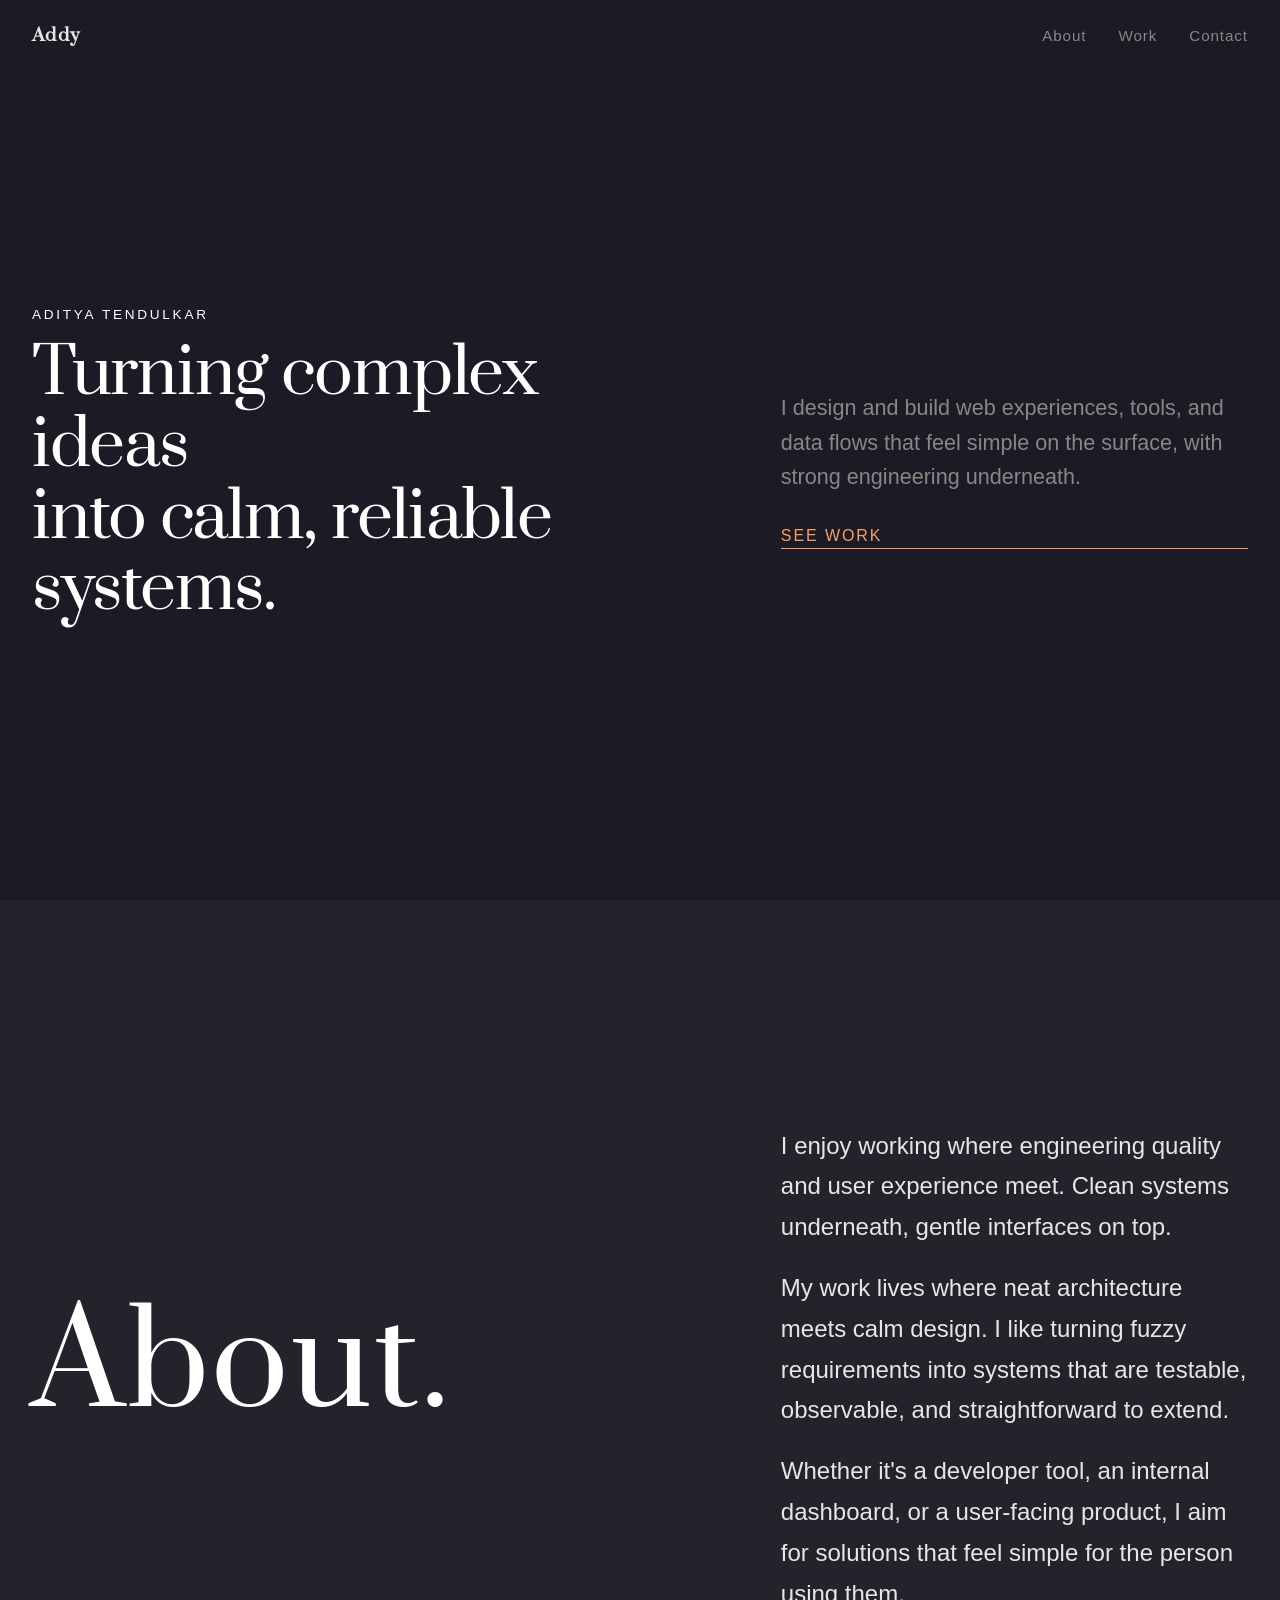
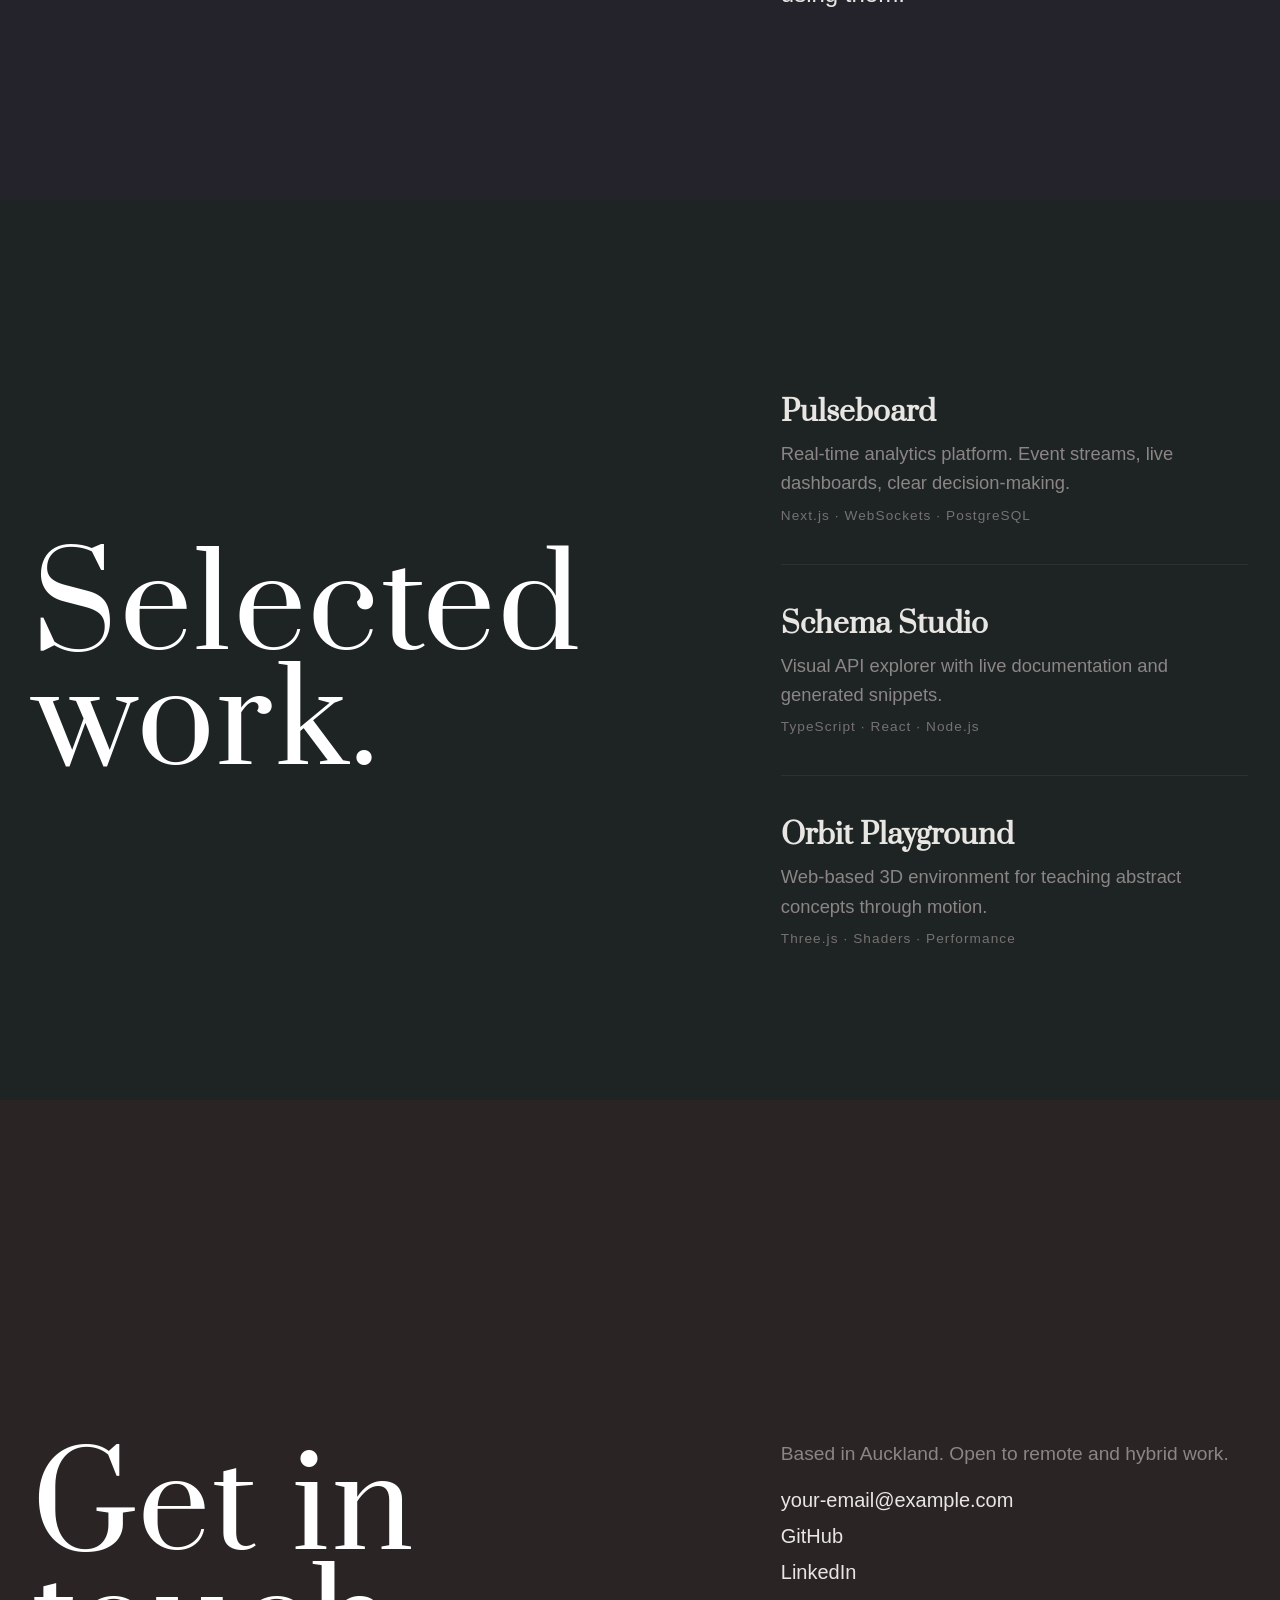
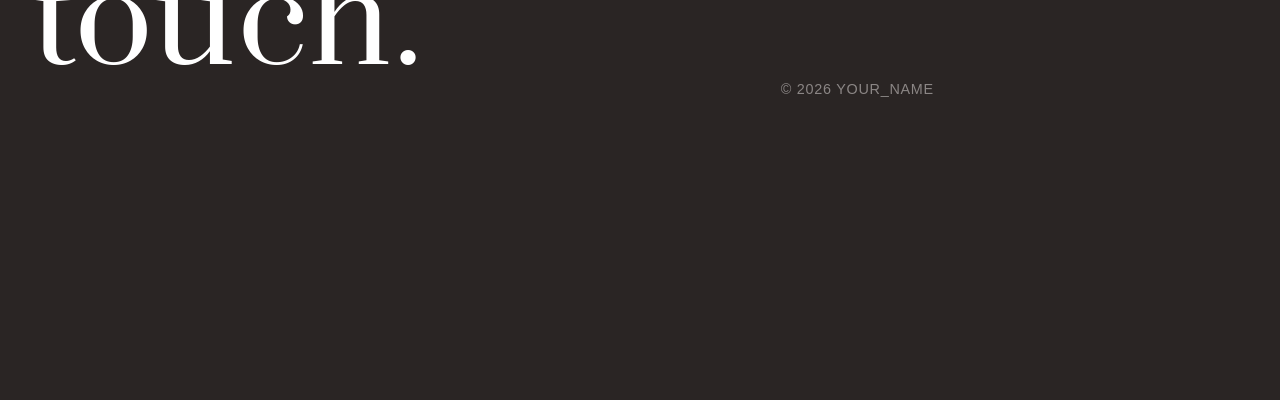
==== index.html @ e863e37c "Initial commit" ====
<!DOCTYPE html>
<html lang="en">
<head>
  <meta charset="UTF-8" />
  <title>YOUR_NAME — Software Developer</title>
  <meta name="viewport" content="width=device-width, initial-scale=1.0" />
  <meta name="description" content="Software developer building thoughtful systems and interfaces." />

  <link rel="preconnect" href="https://fonts.googleapis.com" />
  <link rel="preconnect" href="https://fonts.gstatic.com" crossorigin />
  <link href="https://fonts.googleapis.com/css2?family=Prata&display=swap" rel="stylesheet" />

  <link rel="stylesheet" href="styles.css" />
</head>
<body>
  <nav class="nav" data-section="home">
    <a href="#home" class="nav-logo">Addy</a>
    <div class="nav-links">
      <a href="#about">About</a>
      <a href="#work">Work</a>
      <a href="#contact">Contact</a>
    </div>
  </nav>

  <main class="scroll-container">
    <section id="home" class="section section-hero">
      <div class="section-side">
        <p class="hero-label">Aditya Tendulkar</p>
        <h1 class="hero-title">
          Turning complex ideas<br />
          into calm, reliable systems.
        </h1>
      </div>
      <div class="section-content">
        <p class="hero-subtitle">
          I design and build web experiences, tools, and data flows that feel simple on the surface, with strong engineering underneath.
        </p>
        <a href="#work" class="hero-cta">See work</a>
      </div>
    </section>

    <section id="about" class="section">
      <div class="section-side">
        <h2 class="section-title">About.</h2>
      </div>
      <div class="section-content">
        <div class="about-content">
        <p>
          I enjoy working where engineering quality and user experience meet. Clean systems underneath, gentle interfaces on top.
        </p>
        <p>
          My work lives where neat architecture meets calm design. I like turning fuzzy requirements into systems that are testable, observable, and straightforward to extend.
        </p>
        <p>
          Whether it's a developer tool, an internal dashboard, or a user-facing product, I aim for solutions that feel simple for the person using them.
        </p>
        </div>
      </div>
    </section>

    <section id="work" class="section">
      <div class="section-side">
        <h2 class="section-title">Selected work.</h2>
      </div>
      <div class="section-content">
        <div class="work-list">
        <article class="work-item">
          <h3>Pulseboard</h3>
          <p>Real-time analytics platform. Event streams, live dashboards, clear decision-making.</p>
          <span class="work-tags">Next.js · WebSockets · PostgreSQL</span>
        </article>
        <article class="work-item">
          <h3>Schema Studio</h3>
          <p>Visual API explorer with live documentation and generated snippets.</p>
          <span class="work-tags">TypeScript · React · Node.js</span>
        </article>
        <article class="work-item">
          <h3>Orbit Playground</h3>
          <p>Web-based 3D environment for teaching abstract concepts through motion.</p>
          <span class="work-tags">Three.js · Shaders · Performance</span>
        </article>
        </div>
      </div>
    </section>

    <section id="contact" class="section section-contact">
      <div class="section-side">
        <h2 class="section-title">Get in touch.</h2>
      </div>
      <div class="section-content">
      <p class="contact-intro">
        Based in Auckland. Open to remote and hybrid work.
      </p>
      <div class="contact-links">
        <a href="mailto:your-email@example.com">your-email@example.com</a>
        <a href="https://github.com/your-handle" target="_blank" rel="noreferrer">GitHub</a>
        <a href="https://linkedin.com/in/your-handle" target="_blank" rel="noreferrer">LinkedIn</a>
      </div>
      <footer class="footer">
        © <span id="year"></span> YOUR_NAME
      </footer>
      </div>
    </section>
  </main>

  <div class="scroll-progress" aria-hidden="true"></div>

  <script src="main.js"></script>
</body>
</html>
---- styles.css ----
/* ─────────────────────────────────────────────────────────────────
   Simple dark portfolio — Prata
   ───────────────────────────────────────────────────────────────── */

:root {
  --bg: #0d0d0d;
  --bg-elevated: #161616;
  --fg: #e8e6e3;
  --fg-muted: #8b8685;
  --accent: #fa9e65;
  --border: rgba(255, 255, 255, 0.06);
  /* Dark pastel section palette */
  --section-hero: #1a1b24;
  --section-about: #24222a;
  --section-work: #1e2424;
  --section-contact: #2a2524;
}

* {
  margin: 0;
  padding: 0;
  box-sizing: border-box;
}

html {
  height: 100%;
  overflow-x: hidden;
  overflow-y: auto;
  font-family: "Average Sans", sans-serif;
  background: var(--section-hero);
  color: var(--fg);
  -webkit-font-smoothing: antialiased;
  -moz-osx-font-smoothing: grayscale;
}

body {
  margin: 0;
  padding: 0;
  overflow-x: hidden;
  min-height: 100%;
}

h1, h2, h3, .nav-logo {
  font-family: "Prata", serif;
}

/* Hide scrollbar on html (the document scroll container) */
html {
  scrollbar-width: none;
  -ms-overflow-style: none;
}

html::-webkit-scrollbar {
  display: none;
}

/* ─── Navigation ─── */
.nav {
  position: fixed;
  top: 0;
  left: 0;
  right: 0;
  z-index: 100;
  display: flex;
  align-items: center;
  justify-content: space-between;
  padding: 1.5rem 2rem;
  background: var(--section-hero);
  transition: background 0.25s ease;
}

.nav[data-section="home"] {
  background: var(--section-hero);
}

.nav[data-section="about"] {
  background: var(--section-about);
}

.nav[data-section="work"] {
  background: var(--section-work);
}

.nav[data-section="contact"] {
  background: var(--section-contact);
}

.nav-logo {
  font-size: 1.1rem;
  font-weight: 600;
  letter-spacing: 0.08em;
  color: var(--fg);
  text-decoration: none;
}

.nav-links {
  display: flex;
  gap: 2rem;
}

.nav-links a {
  font-size: 0.95rem;
  font-weight: 500;
  letter-spacing: 0.06em;
  color: var(--fg-muted);
  text-decoration: none;
  transition: color 0.2s ease;
}

.nav-links a:hover {
  color: var(--fg);
}

@media (max-width: 640px) {
  .nav {
    padding: 1rem 1.25rem;
  }
  .nav-links {
    gap: 1.25rem;
  }
}

/* ─── Scroll container (snap sections) ─── */
/* Removed scroll-snap and custom container */
.scroll-container {
  /* Let body scroll naturally */
}

.section {
  position: sticky;
  top: 0;
  height: 100vh;
  min-height: 100vh;
  padding: 6rem 2rem 4rem;
  display: grid;
  grid-template-columns: 1.5fr 1fr;
  gap: 3rem;
  align-items: center;
  max-width: 100%;
  margin: 0 auto;
  overflow: hidden;
  isolation: isolate;
  /* Ensure backgrounds cover previous sections */
  background: inherit;
  
  /* Scroll Snap */
  scroll-snap-align: start;
  scroll-snap-stop: always;
}

/* Full-width section backgrounds (no black on sides) */
.section::before {
  content: "";
  position: absolute;
  top: 0;
  bottom: 0;
  left: 0;
  right: 0;
  width: 100%;
  height: 100%;
  z-index: -1;
}

.section-hero {
  z-index: 1;
  align-items: center;
  background: var(--section-hero);
}

.section-hero::before {
  background: var(--section-hero);
}

.section#about {
  z-index: 2;
  background: var(--section-about);
}

.section#about::before {
  background: var(--section-about);
}

.section#work {
  z-index: 3;
  background: var(--section-work);
}

.section#work::before {
  background: var(--section-work);
}

.section#contact {
  z-index: 4;
  background: var(--section-contact);
}

.section#contact::before {
  background: var(--section-contact);
}

.section-side {
  /* No longer sticky inside section, section itself is sticky */
  padding-right: 2rem;
}

.section-content {
  padding-top: 0.5rem;
  padding-bottom: 0;
  /* Allow scrolling inside content if needed */
  max-height: 80vh;
  overflow-y: auto;
  /* Hide scrollbar */
  scrollbar-width: none;
}

.section-content::-webkit-scrollbar {
  display: none;
}

@media (max-width: 900px) {
  .section {
    grid-template-columns: 1fr;
    min-height: 100vh;
  }
  .section-side {
    position: static;
    padding-right: 0;
  }
}

@media (max-width: 640px) {
  .section {
    padding: 5rem 1.25rem 3rem;
  }
}

/* ─── Hero ─── */
.section-hero .section-content {
  display: flex;
  flex-direction: column;
  justify-content: center;
  padding-bottom: 0;
}

.hero-label {
  font-size: 0.85rem;
  font-weight: 500;
  letter-spacing: 0.2em;
  text-transform: uppercase;
  color: #ffffff;
  margin-bottom: 1rem;
}

.hero-title {
  color: #ffffff;
  font-size: clamp(2.5rem, 5vw, 4rem);
  font-weight: 400;
  line-height: 1.12;
  letter-spacing: -0.02em;
}

.hero-subtitle {
  font-size: 1.35rem;
  line-height: 1.6;
  color: var(--fg-muted);
  max-width: 32rem;
  margin-bottom: 2rem;
}

.hero-cta {
  display: inline-block;
  font-size: 1rem;
  font-weight: 500;
  letter-spacing: 0.12em;
  text-transform: uppercase;
  color: var(--accent);
  text-decoration: none;
  border-bottom: 1px solid var(--accent);
  padding-bottom: 0.2rem;
  transition: opacity 0.2s ease;
}

.hero-cta:hover {
  opacity: 0.8;
}

/* ─── Section titles ─── */
.section-title {
  font-size: clamp(3rem, 10vw, 8rem);
  font-weight: 400;
  letter-spacing: 0.02em;
  color: #ffffff;
  line-height: 0.9;
}

/* ─── About ─── */
.about-content p {
  font-size: 1.5rem;
  line-height: 1.7;
  color: var(--fg);
  margin-bottom: 1.25rem;
}

.about-content p:last-child {
  margin-bottom: 0;
}

/* ─── Work ─── */
.work-list {
  display: flex;
  flex-direction: column;
  gap: 2.5rem;
}

.work-item {
  padding-bottom: 2.5rem;
  border-bottom: 1px solid var(--border);
}

.work-item:last-child {
  border-bottom: none;
  padding-bottom: 0;
}

.work-item h3 {
  font-size: 1.75rem;
  font-weight: 600;
  margin-bottom: 0.5rem;
}

.work-item p {
  font-size: 1.15rem;
  line-height: 1.6;
  color: var(--fg-muted);
  margin-bottom: 0.5rem;
}

.work-tags {
  font-size: 0.85rem;
  letter-spacing: 0.08em;
  color: var(--fg-muted);
  opacity: 0.8;
}

/* ─── Contact ─── */
.section-contact {
  min-height: 100vh;
}

.contact-intro {
  font-size: 1.2rem;
  color: var(--fg-muted);
  margin-bottom: 1.5rem;
}

.contact-links {
  display: flex;
  flex-direction: column;
  gap: 0.75rem;
}

.contact-links a {
  font-size: 1.25rem;
  color: var(--fg);
  text-decoration: none;
  border-bottom: 1px solid transparent;
  transition: color 0.2s ease, border-color 0.2s ease;
  width: fit-content;
}

.contact-links a:hover {
  color: var(--accent);
  border-bottom-color: var(--accent);
}

.footer {
  margin-top: 4rem;
  padding-top: 2rem;
  font-size: 0.9rem;
  color: var(--fg-muted);
  letter-spacing: 0.05em;
}

/* ─── Scroll progress bar ─── */
.scroll-progress {
  position: fixed;
  top: 0;
  left: 0;
  height: 2px;
  background: var(--accent);
  z-index: 101;
  transform-origin: left;
  width: 0%;
}
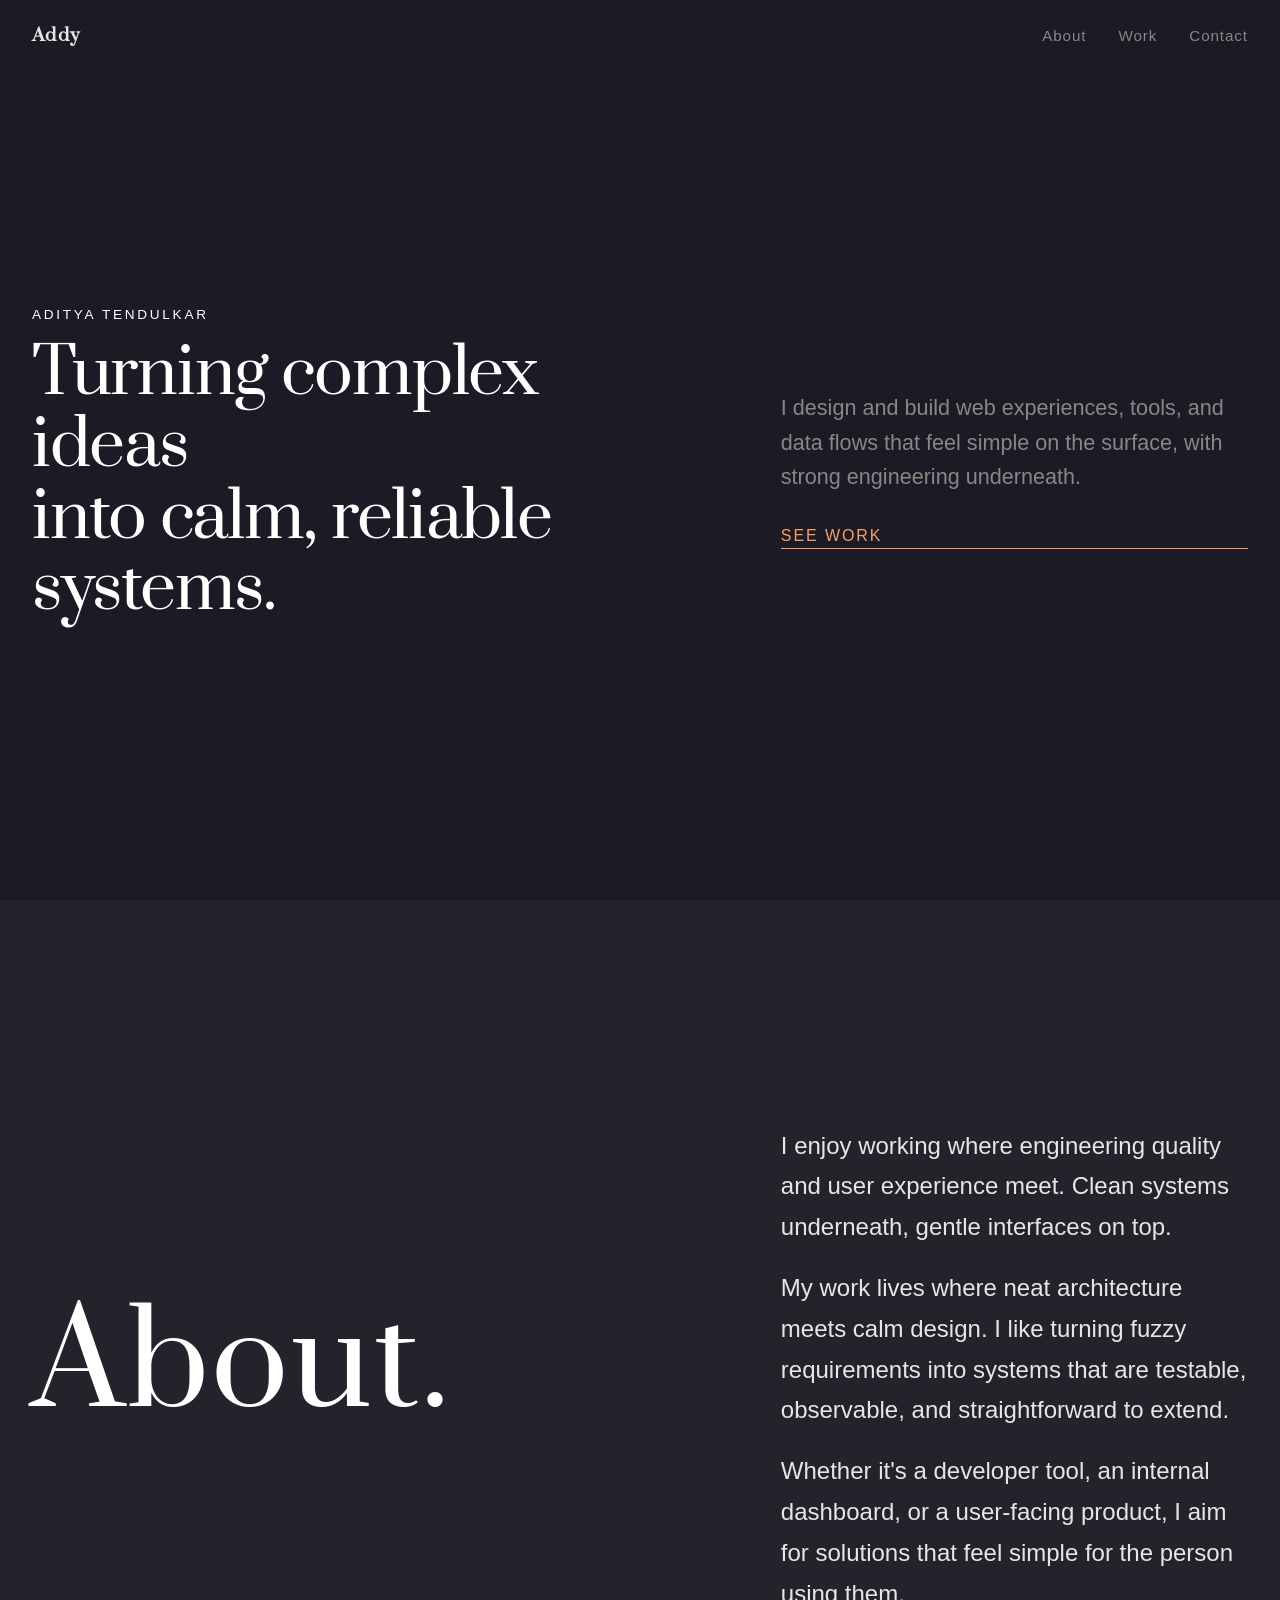
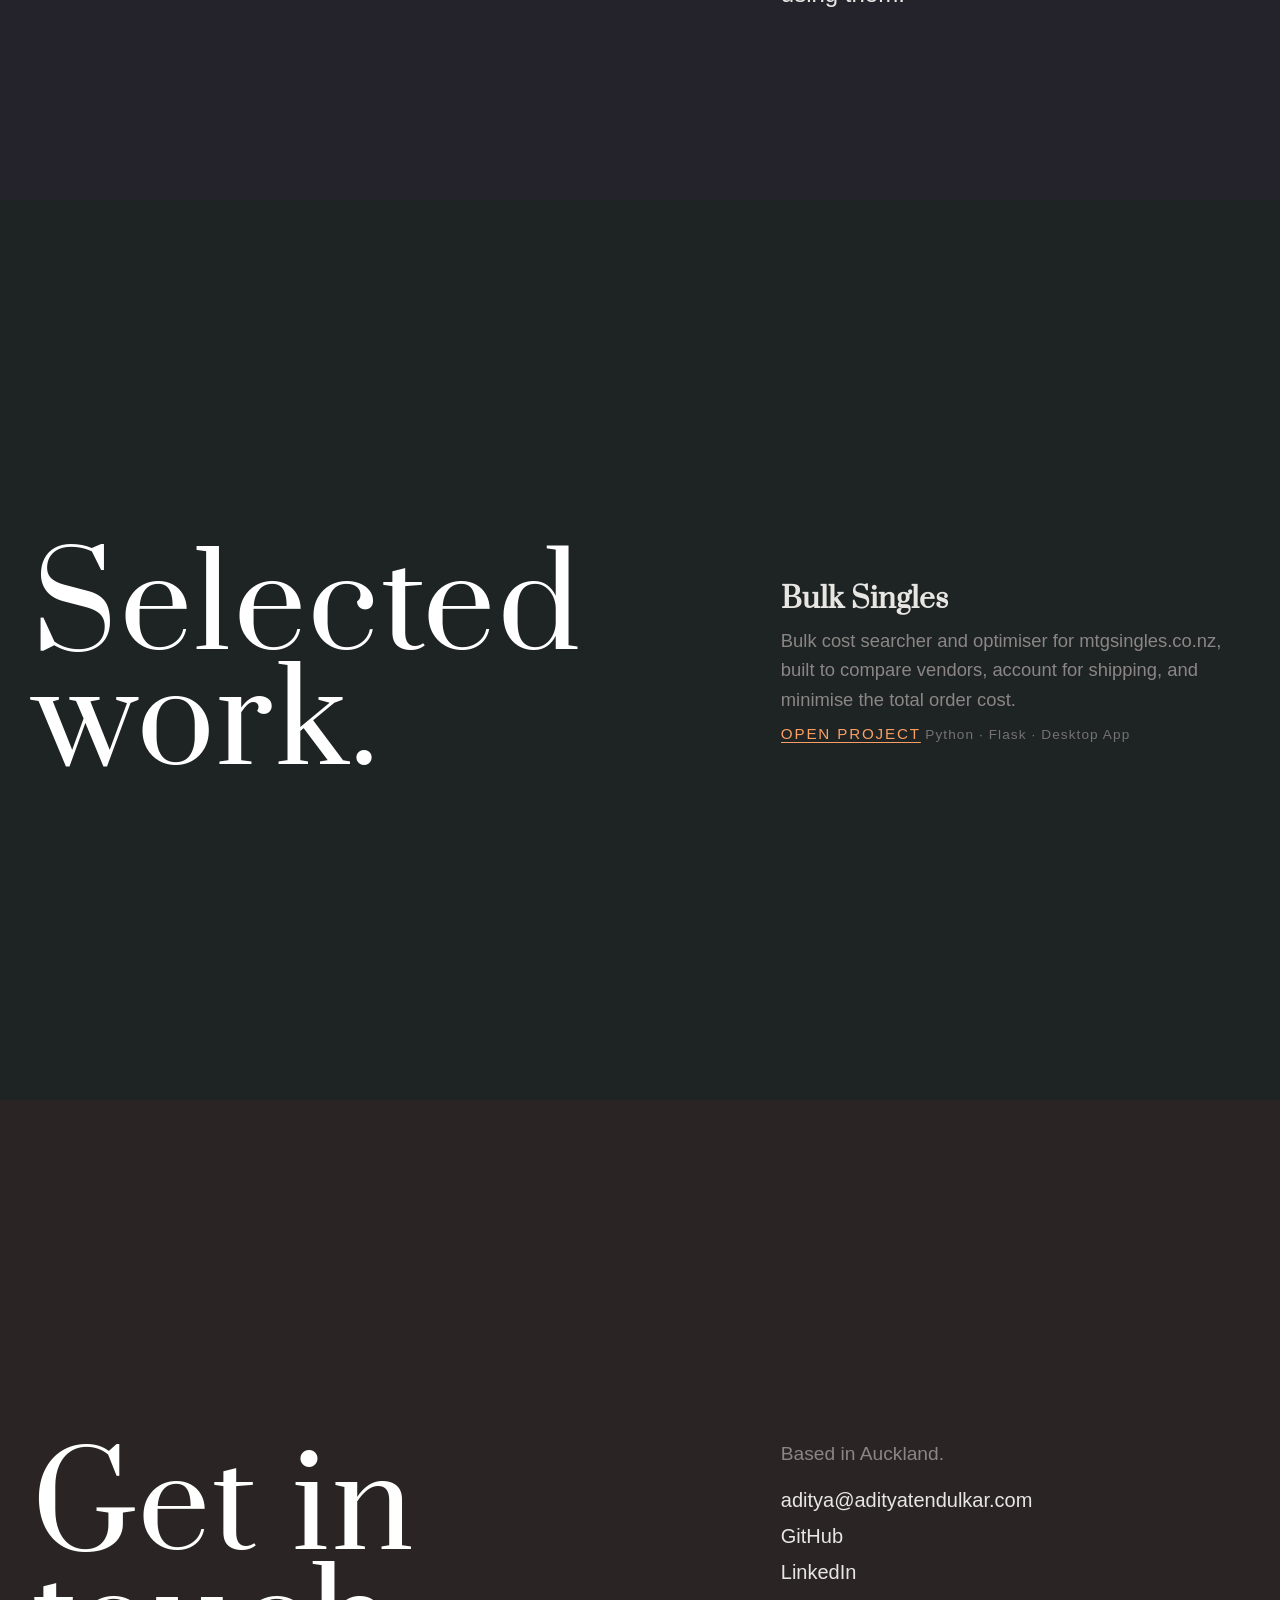
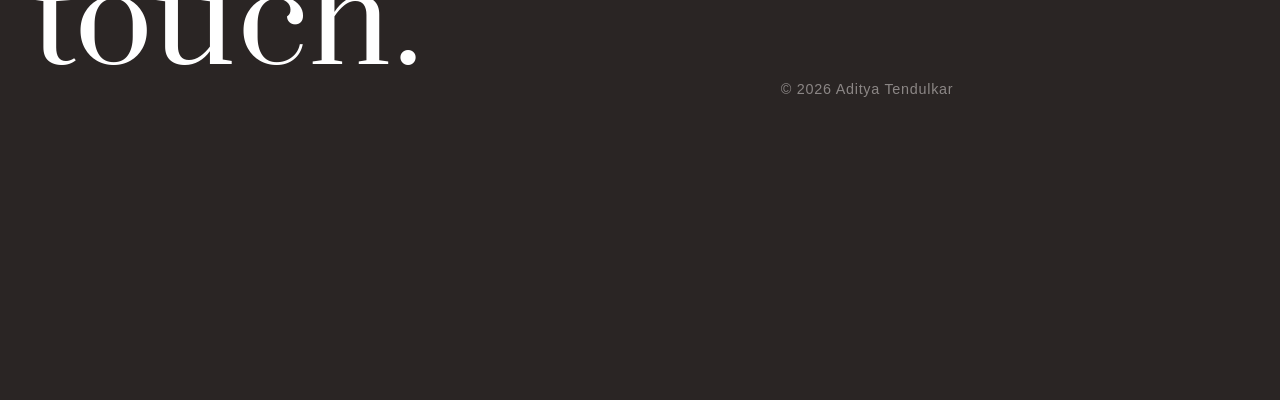
==== commit f3760d2f: "Added new site" ====
--- a/index.html
+++ b/index.html
@@ -64,21 +64,12 @@
       </div>
       <div class="section-content">
         <div class="work-list">
-        <article class="work-item">
-          <h3>Pulseboard</h3>
-          <p>Real-time analytics platform. Event streams, live dashboards, clear decision-making.</p>
-          <span class="work-tags">Next.js · WebSockets · PostgreSQL</span>
-        </article>
-        <article class="work-item">
-          <h3>Schema Studio</h3>
-          <p>Visual API explorer with live documentation and generated snippets.</p>
-          <span class="work-tags">TypeScript · React · Node.js</span>
-        </article>
-        <article class="work-item">
-          <h3>Orbit Playground</h3>
-          <p>Web-based 3D environment for teaching abstract concepts through motion.</p>
-          <span class="work-tags">Three.js · Shaders · Performance</span>
-        </article>
+        <a class="work-item work-link" href="bulk-singles.html">
+          <h3>Bulk Singles</h3>
+          <p>Bulk cost searcher and optimiser for mtgsingles.co.nz, built to compare vendors, account for shipping, and minimise the total order cost.</p>
+          <span class="work-cta">Open project</span>
+          <span class="work-tags">Python · Flask · Desktop App</span>
+        </a>
         </div>
       </div>
     </section>
@@ -89,15 +80,15 @@
       </div>
       <div class="section-content">
       <p class="contact-intro">
-        Based in Auckland. Open to remote and hybrid work.
+        Based in Auckland.
       </p>
       <div class="contact-links">
-        <a href="mailto:your-email@example.com">your-email@example.com</a>
+        <a href="mailto:aditya@adityatendulkar.com">aditya@adityatendulkar.com</a>
         <a href="https://github.com/your-handle" target="_blank" rel="noreferrer">GitHub</a>
         <a href="https://linkedin.com/in/your-handle" target="_blank" rel="noreferrer">LinkedIn</a>
       </div>
       <footer class="footer">
-        © <span id="year"></span> YOUR_NAME
+        © <span id="year"></span> Aditya Tendulkar
       </footer>
       </div>
     </section>
--- a/styles.css
+++ b/styles.css
@@ -78,6 +78,10 @@
 }
 
 .nav[data-section="work"] {
+  background: var(--section-work);
+}
+
+.nav[data-section="project"] {
   background: var(--section-work);
 }
 
@@ -317,6 +321,18 @@
   border-bottom: 1px solid var(--border);
 }
 
+.work-link {
+  display: block;
+  color: inherit;
+  text-decoration: none;
+  transition: opacity 0.2s ease, transform 0.2s ease;
+}
+
+.work-link:hover {
+  opacity: 0.92;
+  transform: translateY(-2px);
+}
+
 .work-item:last-child {
   border-bottom: none;
   padding-bottom: 0;
@@ -340,6 +356,18 @@
   letter-spacing: 0.08em;
   color: var(--fg-muted);
   opacity: 0.8;
+}
+
+.work-cta {
+  display: inline-block;
+  margin-top: 0.2rem;
+  margin-bottom: 1.1rem;
+  font-size: 0.95rem;
+  letter-spacing: 0.12em;
+  text-transform: uppercase;
+  color: var(--accent);
+  text-decoration: underline;
+  text-underline-offset: 0.2rem;
 }
 
 /* ─── Contact ─── */
@@ -392,3 +420,171 @@
   transform-origin: left;
   width: 0%;
 }
+
+/* ─── Project page ─── */
+.page-project {
+  background: var(--section-work);
+}
+
+.project-page {
+  min-height: 100vh;
+  padding: 8rem 2rem 4rem;
+  background: var(--section-work);
+}
+
+.project-hero,
+.project-section,
+.project-footer {
+  max-width: 1200px;
+  margin: 0 auto;
+}
+
+.project-hero {
+  padding: 4rem 0 3rem;
+  border-bottom: 1px solid var(--border);
+}
+
+.project-subtitle {
+  max-width: 42rem;
+  font-size: 1.3rem;
+  line-height: 1.7;
+  color: var(--fg-muted);
+  margin-top: 1.5rem;
+}
+
+.project-meta {
+  display: flex;
+  flex-wrap: wrap;
+  gap: 0.8rem;
+  margin-top: 2rem;
+}
+
+.project-meta span {
+  padding: 0.7rem 1rem;
+  border: 1px solid var(--border);
+  color: var(--fg);
+  background: rgba(255, 255, 255, 0.03);
+}
+
+.project-section {
+  display: grid;
+  grid-template-columns: 1.2fr 1fr;
+  gap: 2rem;
+  padding: 3rem 0;
+  border-bottom: 1px solid var(--border);
+}
+
+.project-heading {
+  font-size: clamp(2rem, 4vw, 3rem);
+  font-weight: 400;
+  margin-bottom: 1rem;
+}
+
+.project-copy p {
+  font-size: 1.1rem;
+  line-height: 1.8;
+  color: var(--fg-muted);
+  margin-bottom: 1rem;
+  max-width: 40rem;
+}
+
+.project-copy p:last-child {
+  margin-bottom: 0;
+}
+
+.project-panel {
+  padding: 1.5rem;
+  border: 1px solid var(--border);
+  background: rgba(255, 255, 255, 0.04);
+}
+
+.project-panel h3 {
+  font-size: 1.1rem;
+  margin-bottom: 1rem;
+}
+
+.project-points {
+  padding-left: 1.25rem;
+  color: var(--fg-muted);
+}
+
+.project-points li + li {
+  margin-top: 0.85rem;
+}
+
+.project-downloads {
+  align-items: end;
+}
+
+.download-grid {
+  display: grid;
+  grid-template-columns: repeat(2, minmax(0, 1fr));
+  gap: 1rem;
+}
+
+.download-button {
+  display: inline-flex;
+  align-items: center;
+  justify-content: center;
+  min-height: 4rem;
+  padding: 1rem 1.25rem;
+  border: 1px solid var(--accent);
+  color: var(--accent);
+  text-decoration: none;
+  letter-spacing: 0.08em;
+  text-transform: uppercase;
+  transition: background 0.2s ease, color 0.2s ease, opacity 0.2s ease;
+}
+
+.download-button:hover {
+  background: var(--accent);
+  color: #161616;
+}
+
+.project-footer {
+  display: flex;
+  justify-content: space-between;
+  gap: 1rem;
+  padding-top: 2rem;
+  color: var(--fg-muted);
+}
+
+.project-footer a {
+  color: var(--fg);
+  text-decoration: none;
+  border-bottom: 1px solid transparent;
+  transition: color 0.2s ease, border-color 0.2s ease;
+}
+
+.project-footer a:hover {
+  color: var(--accent);
+  border-bottom-color: var(--accent);
+}
+
+@media (max-width: 900px) {
+  .project-section {
+    grid-template-columns: 1fr;
+  }
+
+  .download-grid {
+    grid-template-columns: 1fr;
+  }
+
+  .project-footer {
+    flex-direction: column;
+  }
+}
+
+@media (max-width: 640px) {
+  .project-page {
+    padding: 6rem 1.25rem 3rem;
+  }
+
+  .project-hero {
+    padding-top: 2rem;
+  }
+
+  .project-subtitle {
+    font-size: 1.15rem;
+  }
+}
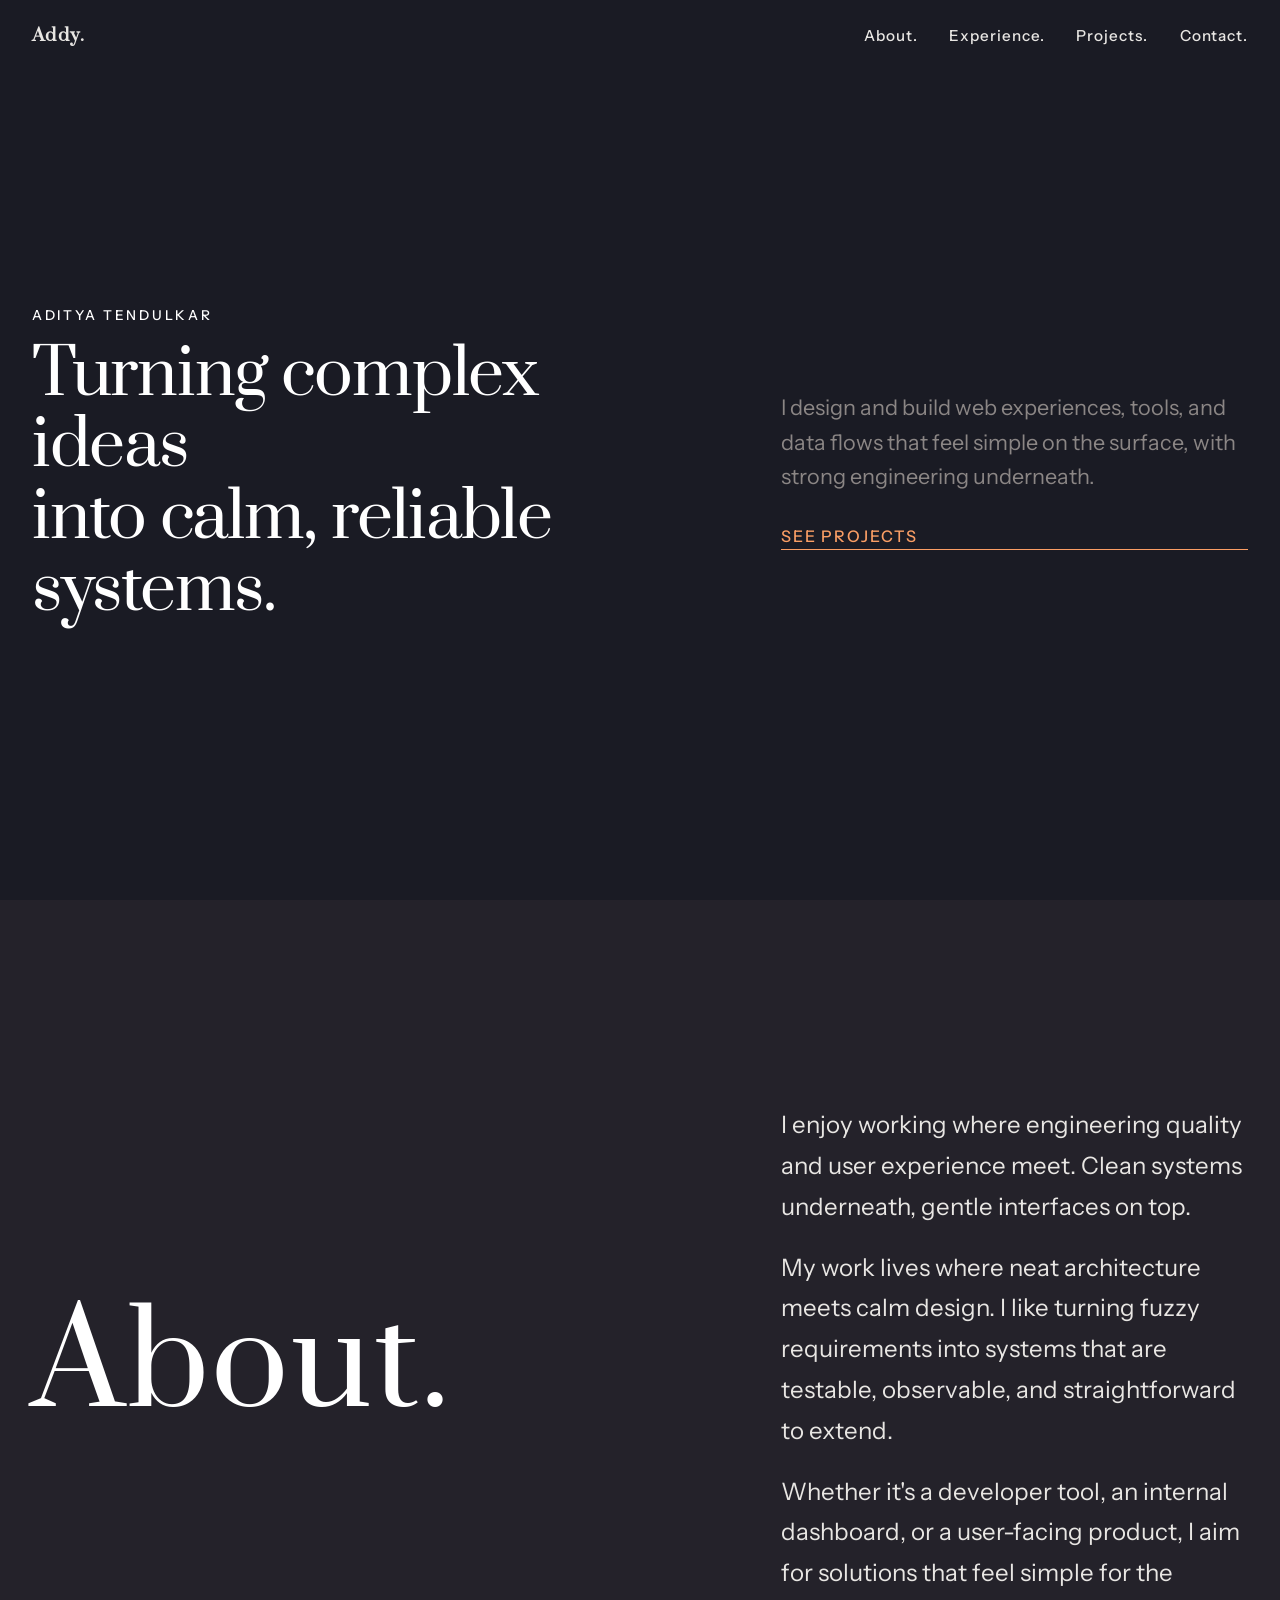
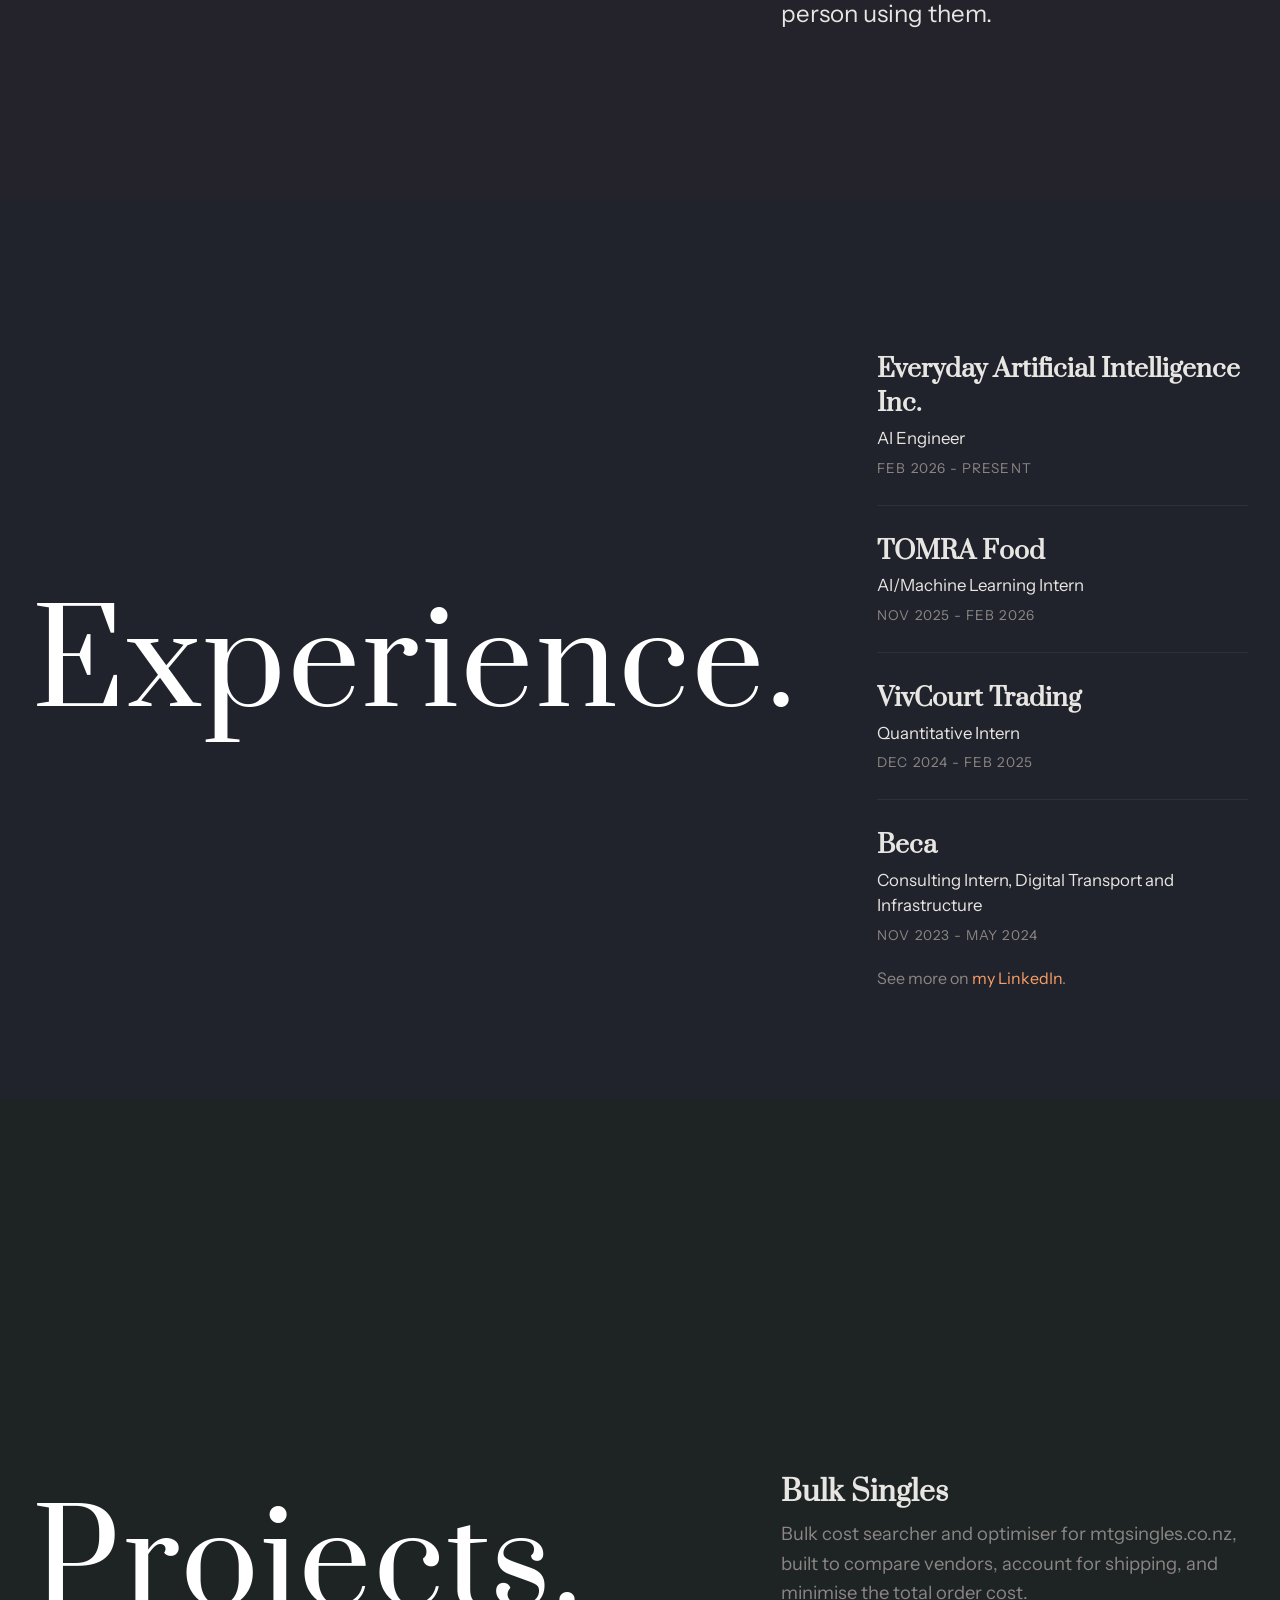
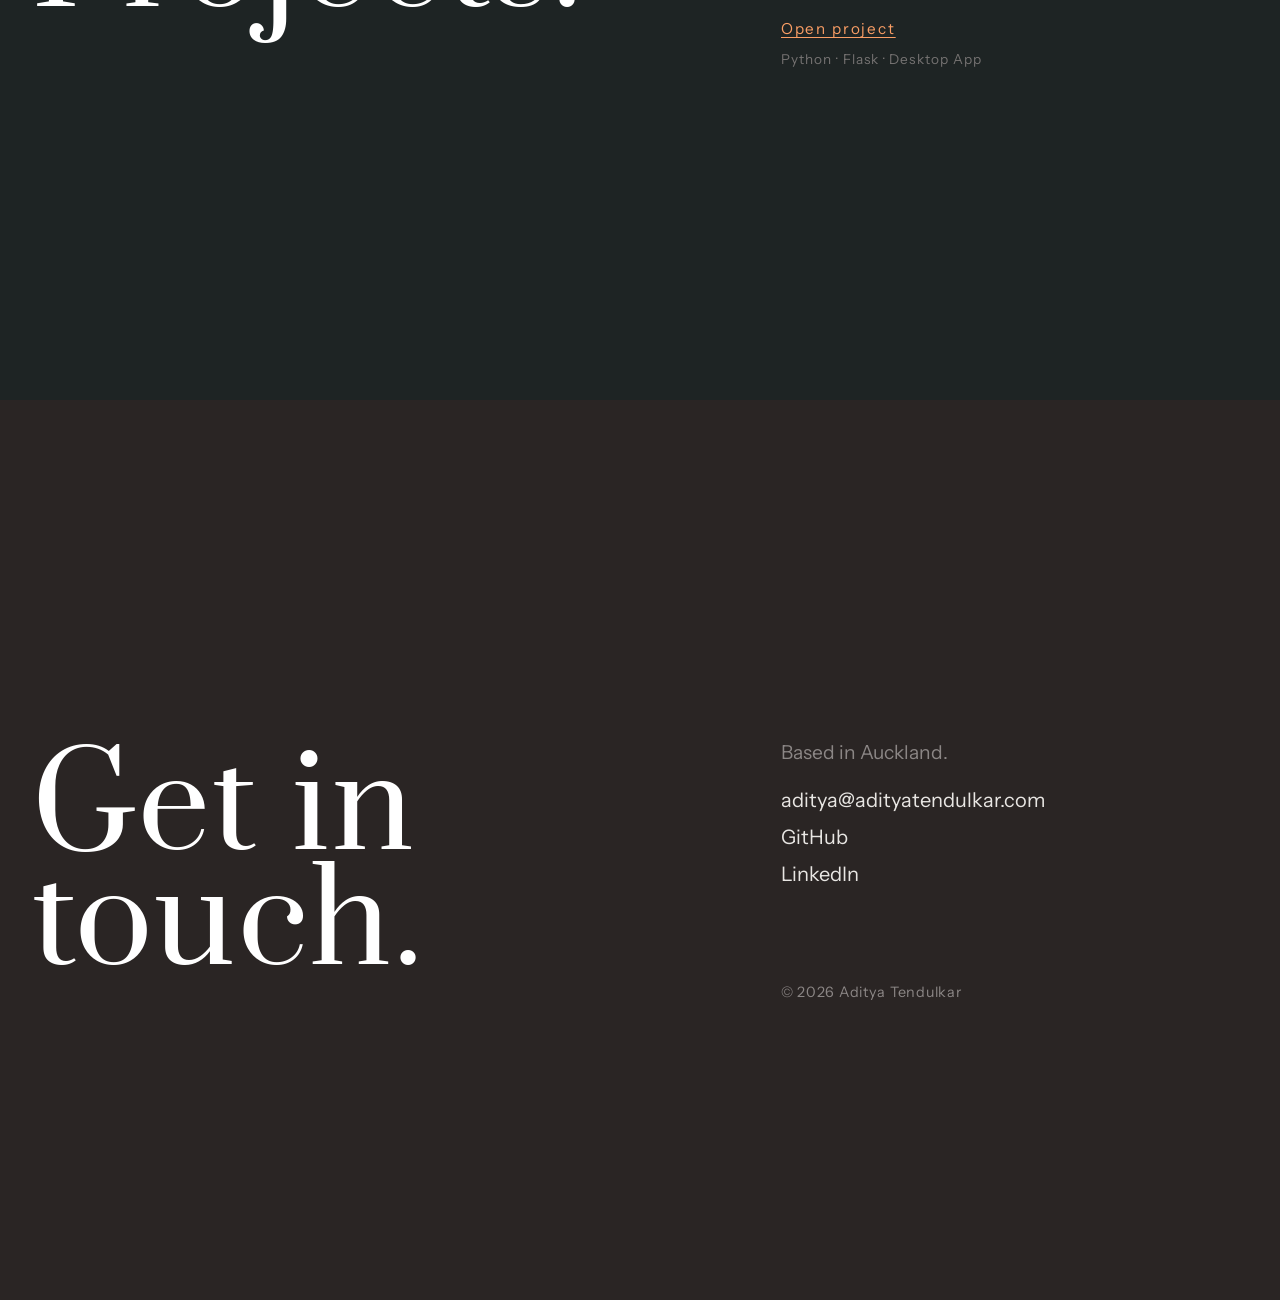
==== commit 9875b19d: "updated UI" ====
--- a/index.html
+++ b/index.html
@@ -2,23 +2,25 @@
 <html lang="en">
 <head>
   <meta charset="UTF-8" />
-  <title>YOUR_NAME — Software Developer</title>
+  <title>Aditya Tendulkar — Software Developer</title>
   <meta name="viewport" content="width=device-width, initial-scale=1.0" />
   <meta name="description" content="Software developer building thoughtful systems and interfaces." />
 
   <link rel="preconnect" href="https://fonts.googleapis.com" />
   <link rel="preconnect" href="https://fonts.gstatic.com" crossorigin />
-  <link href="https://fonts.googleapis.com/css2?family=Prata&display=swap" rel="stylesheet" />
+  <link href="https://fonts.googleapis.com/css2?family=Instrument+Sans:wght@400;500;600&family=Prata&display=swap" rel="stylesheet" />
+  <link rel="icon" href="favicon.svg" type="image/svg+xml" />
 
   <link rel="stylesheet" href="styles.css" />
 </head>
 <body>
   <nav class="nav" data-section="home">
-    <a href="#home" class="nav-logo">Addy</a>
+    <a href="#home" class="nav-logo">Addy.</a>
     <div class="nav-links">
-      <a href="#about">About</a>
-      <a href="#work">Work</a>
-      <a href="#contact">Contact</a>
+      <a href="#about">About.</a>
+      <a href="#experience">Experience.</a>
+      <a href="#projects">Projects.</a>
+      <a href="#contact">Contact.</a>
     </div>
   </nav>
 
@@ -35,7 +37,7 @@
         <p class="hero-subtitle">
           I design and build web experiences, tools, and data flows that feel simple on the surface, with strong engineering underneath.
         </p>
-        <a href="#work" class="hero-cta">See work</a>
+        <a href="#projects" class="hero-cta">See projects</a>
       </div>
     </section>
 
@@ -58,9 +60,43 @@
       </div>
     </section>
 
-    <section id="work" class="section">
+    <section id="experience" class="section">
       <div class="section-side">
-        <h2 class="section-title">Selected work.</h2>
+        <h2 class="section-title">Experience.</h2>
+      </div>
+      <div class="section-content">
+        <div class="experience-list">
+          <article class="experience-item">
+            <h3>Everyday Artificial Intelligence Inc.</h3>
+            <p>AI Engineer</p>
+            <span class="experience-period">Feb 2026 - Present</span>
+          </article>
+          <article class="experience-item">
+            <h3>TOMRA Food</h3>
+            <p>AI/Machine Learning Intern</p>
+            <span class="experience-period">Nov 2025 - Feb 2026</span>
+          </article>
+          <article class="experience-item">
+            <h3>VivCourt Trading</h3>
+            <p>Quantitative Intern</p>
+            <span class="experience-period">Dec 2024 - Feb 2025</span>
+          </article>
+          <article class="experience-item">
+            <h3>Beca</h3>
+            <p>Consulting Intern, Digital Transport and Infrastructure</p>
+            <span class="experience-period">Nov 2023 - May 2024</span>
+          </article>
+        </div>
+        <p class="experience-note">
+          See more on
+          <a href="https://www.linkedin.com/in/a-ten/" target="_blank" rel="noreferrer">my LinkedIn</a>.
+        </p>
+      </div>
+    </section>
+
+    <section id="projects" class="section">
+      <div class="section-side">
+        <h2 class="section-title">Projects.</h2>
       </div>
       <div class="section-content">
         <div class="work-list">
@@ -84,8 +120,8 @@
       </p>
       <div class="contact-links">
         <a href="mailto:aditya@adityatendulkar.com">aditya@adityatendulkar.com</a>
-        <a href="https://github.com/your-handle" target="_blank" rel="noreferrer">GitHub</a>
-        <a href="https://linkedin.com/in/your-handle" target="_blank" rel="noreferrer">LinkedIn</a>
+        <a href="https://github.com/adityatendulkar" target="_blank" rel="noreferrer">GitHub</a>
+        <a href="https://www.linkedin.com/in/a-ten/" target="_blank" rel="noreferrer">LinkedIn</a>
       </div>
       <footer class="footer">
         © <span id="year"></span> Aditya Tendulkar
--- a/styles.css
+++ b/styles.css
@@ -9,10 +9,13 @@
   --fg-muted: #8b8685;
   --accent: #fa9e65;
   --border: rgba(255, 255, 255, 0.06);
+  --font-body: "Instrument Sans", sans-serif;
+  --font-display: "Prata", serif;
   /* Dark pastel section palette */
   --section-hero: #1a1b24;
   --section-about: #24222a;
-  --section-work: #1e2424;
+  --section-experience: #20232b;
+  --section-projects: #1e2424;
   --section-contact: #2a2524;
 }
 
@@ -26,7 +29,7 @@
   height: 100%;
   overflow-x: hidden;
   overflow-y: auto;
-  font-family: "Average Sans", sans-serif;
+  font-family: var(--font-body);
   background: var(--section-hero);
   color: var(--fg);
   -webkit-font-smoothing: antialiased;
@@ -41,7 +44,7 @@
 }
 
 h1, h2, h3, .nav-logo {
-  font-family: "Prata", serif;
+  font-family: var(--font-display);
 }
 
 /* Hide scrollbar on html (the document scroll container) */
@@ -77,12 +80,16 @@
   background: var(--section-about);
 }
 
-.nav[data-section="work"] {
-  background: var(--section-work);
+.nav[data-section="experience"] {
+  background: var(--section-experience);
+}
+
+.nav[data-section="projects"] {
+  background: var(--section-projects);
 }
 
 .nav[data-section="project"] {
-  background: var(--section-work);
+  background: var(--section-projects);
 }
 
 .nav[data-section="contact"] {
@@ -106,7 +113,7 @@
   font-size: 0.95rem;
   font-weight: 500;
   letter-spacing: 0.06em;
-  color: var(--fg-muted);
+  color: var(--fg);
   text-decoration: none;
   transition: color 0.2s ease;
 }
@@ -120,7 +127,11 @@
     padding: 1rem 1.25rem;
   }
   .nav-links {
-    gap: 1.25rem;
+    gap: 0.8rem;
+  }
+  .nav-links a {
+    font-size: 0.82rem;
+    letter-spacing: 0.04em;
   }
 }
 
@@ -184,17 +195,26 @@
   background: var(--section-about);
 }
 
-.section#work {
+.section#experience {
   z-index: 3;
-  background: var(--section-work);
-}
-
-.section#work::before {
-  background: var(--section-work);
+  background: var(--section-experience);
+}
+
+.section#experience::before {
+  background: var(--section-experience);
+}
+
+.section#projects {
+  z-index: 4;
+  background: var(--section-projects);
+}
+
+.section#projects::before {
+  background: var(--section-projects);
 }
 
 .section#contact {
-  z-index: 4;
+  z-index: 5;
   background: var(--section-contact);
 }
 
@@ -309,7 +329,56 @@
   margin-bottom: 0;
 }
 
-/* ─── Work ─── */
+/* ─── Experience ─── */
+.experience-list {
+  display: flex;
+  flex-direction: column;
+  gap: 1.75rem;
+}
+
+.experience-item {
+  padding-bottom: 1.75rem;
+  border-bottom: 1px solid var(--border);
+}
+
+.experience-item:last-child {
+  padding-bottom: 0;
+  border-bottom: none;
+}
+
+.experience-item h3 {
+  font-size: 1.55rem;
+  font-weight: 600;
+  margin-bottom: 0.35rem;
+}
+
+.experience-item p {
+  font-size: 1.05rem;
+  line-height: 1.5;
+  color: var(--fg);
+  margin-bottom: 0.35rem;
+}
+
+.experience-period {
+  font-size: 0.85rem;
+  letter-spacing: 0.08em;
+  text-transform: uppercase;
+  color: var(--fg-muted);
+}
+
+.experience-note {
+  margin-top: 1.5rem;
+  font-size: 1rem;
+  color: var(--fg-muted);
+}
+
+.experience-note a {
+  color: var(--accent);
+  text-decoration: none;
+  border-bottom: 1px solid currentColor;
+}
+
+/* ─── Projects ─── */
 .work-list {
   display: flex;
   flex-direction: column;
@@ -352,6 +421,8 @@
 }
 
 .work-tags {
+  display: block;
+  margin-top: 0.8rem;
   font-size: 0.85rem;
   letter-spacing: 0.08em;
   color: var(--fg-muted);
@@ -361,10 +432,9 @@
 .work-cta {
   display: inline-block;
   margin-top: 0.2rem;
-  margin-bottom: 1.1rem;
+  margin-bottom: 0;
   font-size: 0.95rem;
   letter-spacing: 0.12em;
-  text-transform: uppercase;
   color: var(--accent);
   text-decoration: underline;
   text-underline-offset: 0.2rem;
@@ -423,18 +493,19 @@
 
 /* ─── Project page ─── */
 .page-project {
-  background: var(--section-work);
+  background: var(--section-projects);
 }
 
 .project-page {
   min-height: 100vh;
   padding: 8rem 2rem 4rem;
-  background: var(--section-work);
+  background: var(--section-projects);
 }
 
 .project-hero,
 .project-section,
-.project-footer {
+.project-footer,
+.project-showcase {
   max-width: 1200px;
   margin: 0 auto;
 }
@@ -452,6 +523,23 @@
   margin-top: 1.5rem;
 }
 
+.project-showcase {
+  padding: 3rem 0 0;
+}
+
+.project-shot {
+  margin: 0;
+}
+
+.project-shot img {
+  display: block;
+  width: 100%;
+  height: auto;
+  border-radius: 1.25rem;
+  border: 1px solid var(--border);
+  box-shadow: 0 28px 60px rgba(0, 0, 0, 0.28);
+}
+
 .project-meta {
   display: flex;
   flex-wrap: wrap;
@@ -464,6 +552,10 @@
   border: 1px solid var(--border);
   color: var(--fg);
   background: rgba(255, 255, 255, 0.03);
+}
+
+.project-meta-bottom {
+  margin-top: 0;
 }
 
 .project-section {
@@ -474,6 +566,10 @@
   border-bottom: 1px solid var(--border);
 }
 
+.project-section-single {
+  grid-template-columns: 1fr;
+}
+
 .project-heading {
   font-size: clamp(2rem, 4vw, 3rem);
   font-weight: 400;
@@ -492,28 +588,11 @@
   margin-bottom: 0;
 }
 
-.project-panel {
-  padding: 1.5rem;
-  border: 1px solid var(--border);
-  background: rgba(255, 255, 255, 0.04);
-}
-
-.project-panel h3 {
-  font-size: 1.1rem;
-  margin-bottom: 1rem;
-}
-
-.project-points {
-  padding-left: 1.25rem;
-  color: var(--fg-muted);
-}
-
-.project-points li + li {
-  margin-top: 0.85rem;
-}
-
 .project-downloads {
-  align-items: end;
+  max-width: 1200px;
+  margin: 0 auto;
+  padding: 3rem 0;
+  border-bottom: 1px solid var(--border);
 }
 
 .download-grid {
@@ -543,7 +622,9 @@
 
 .project-footer {
   display: flex;
+  align-items: center;
   justify-content: space-between;
+  flex-wrap: wrap;
   gap: 1rem;
   padding-top: 2rem;
   color: var(--fg-muted);
@@ -572,6 +653,7 @@
 
   .project-footer {
     flex-direction: column;
+    align-items: flex-start;
   }
 }
 
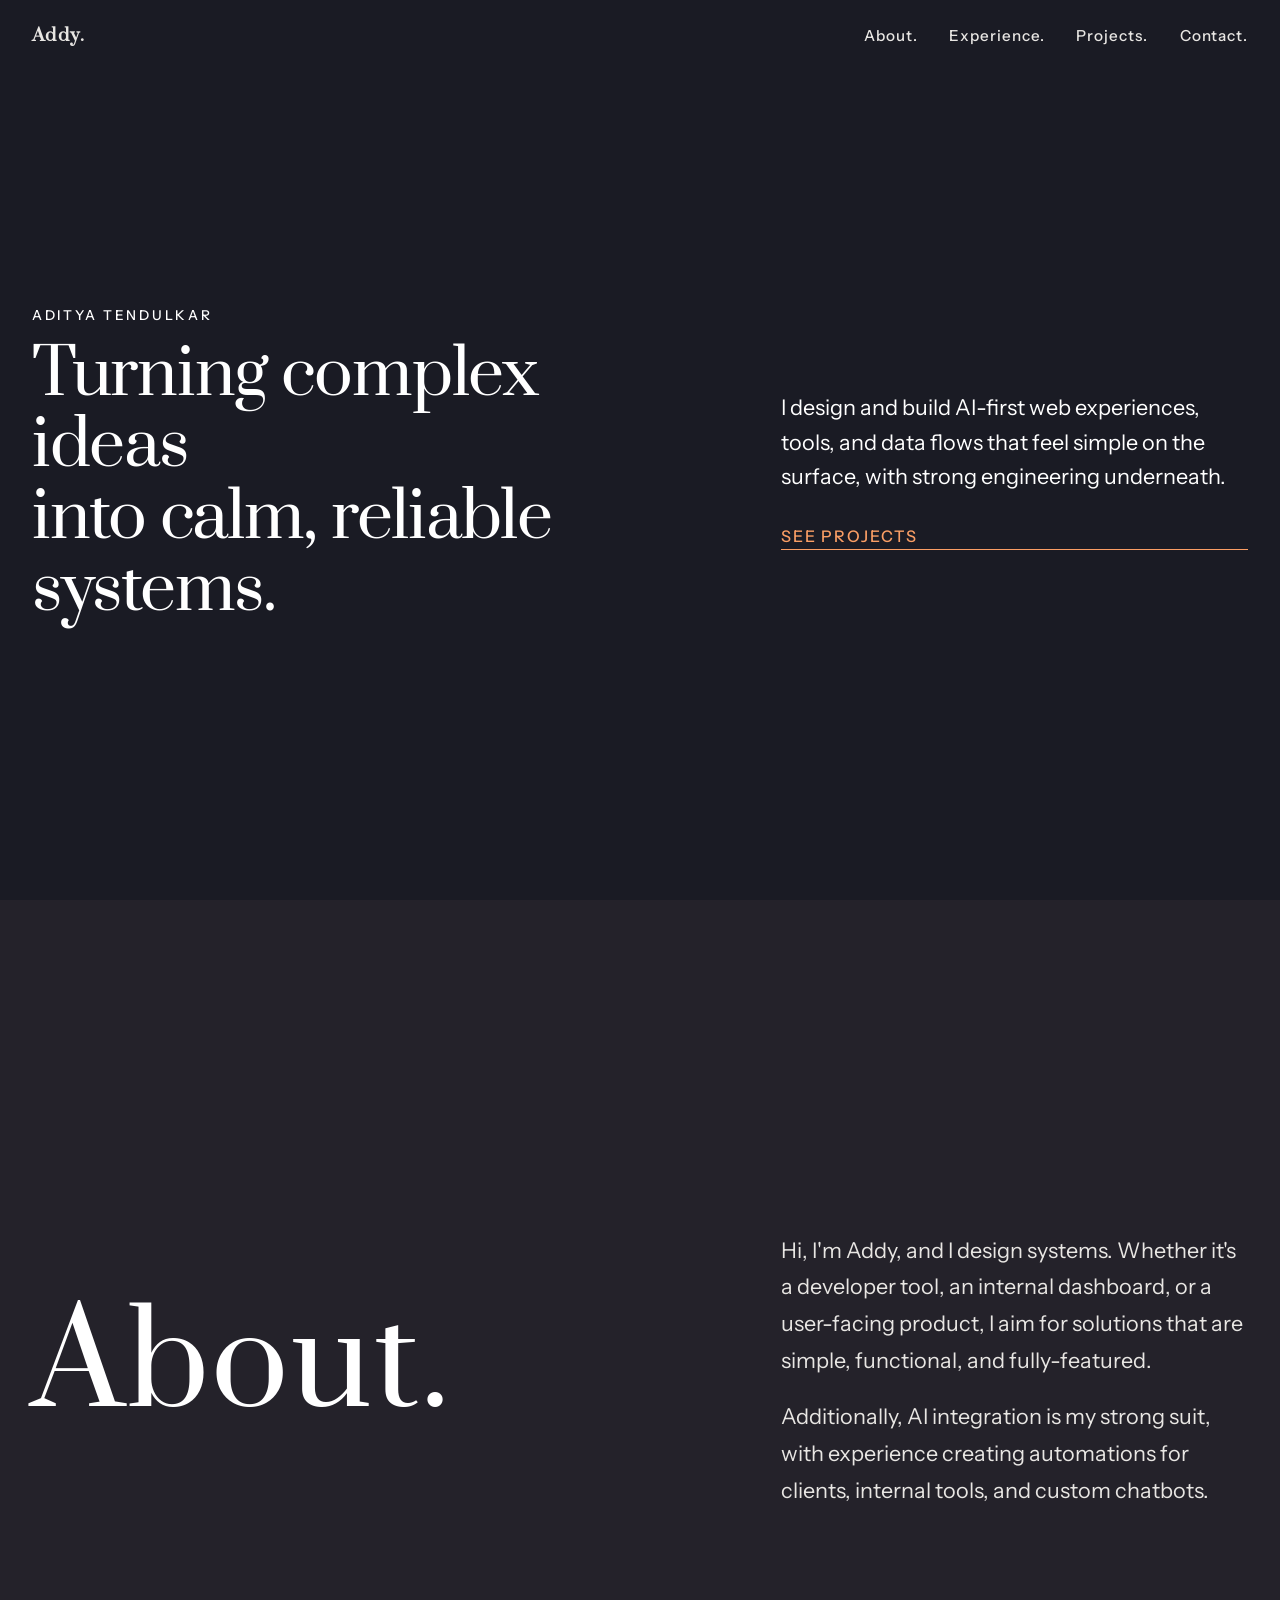
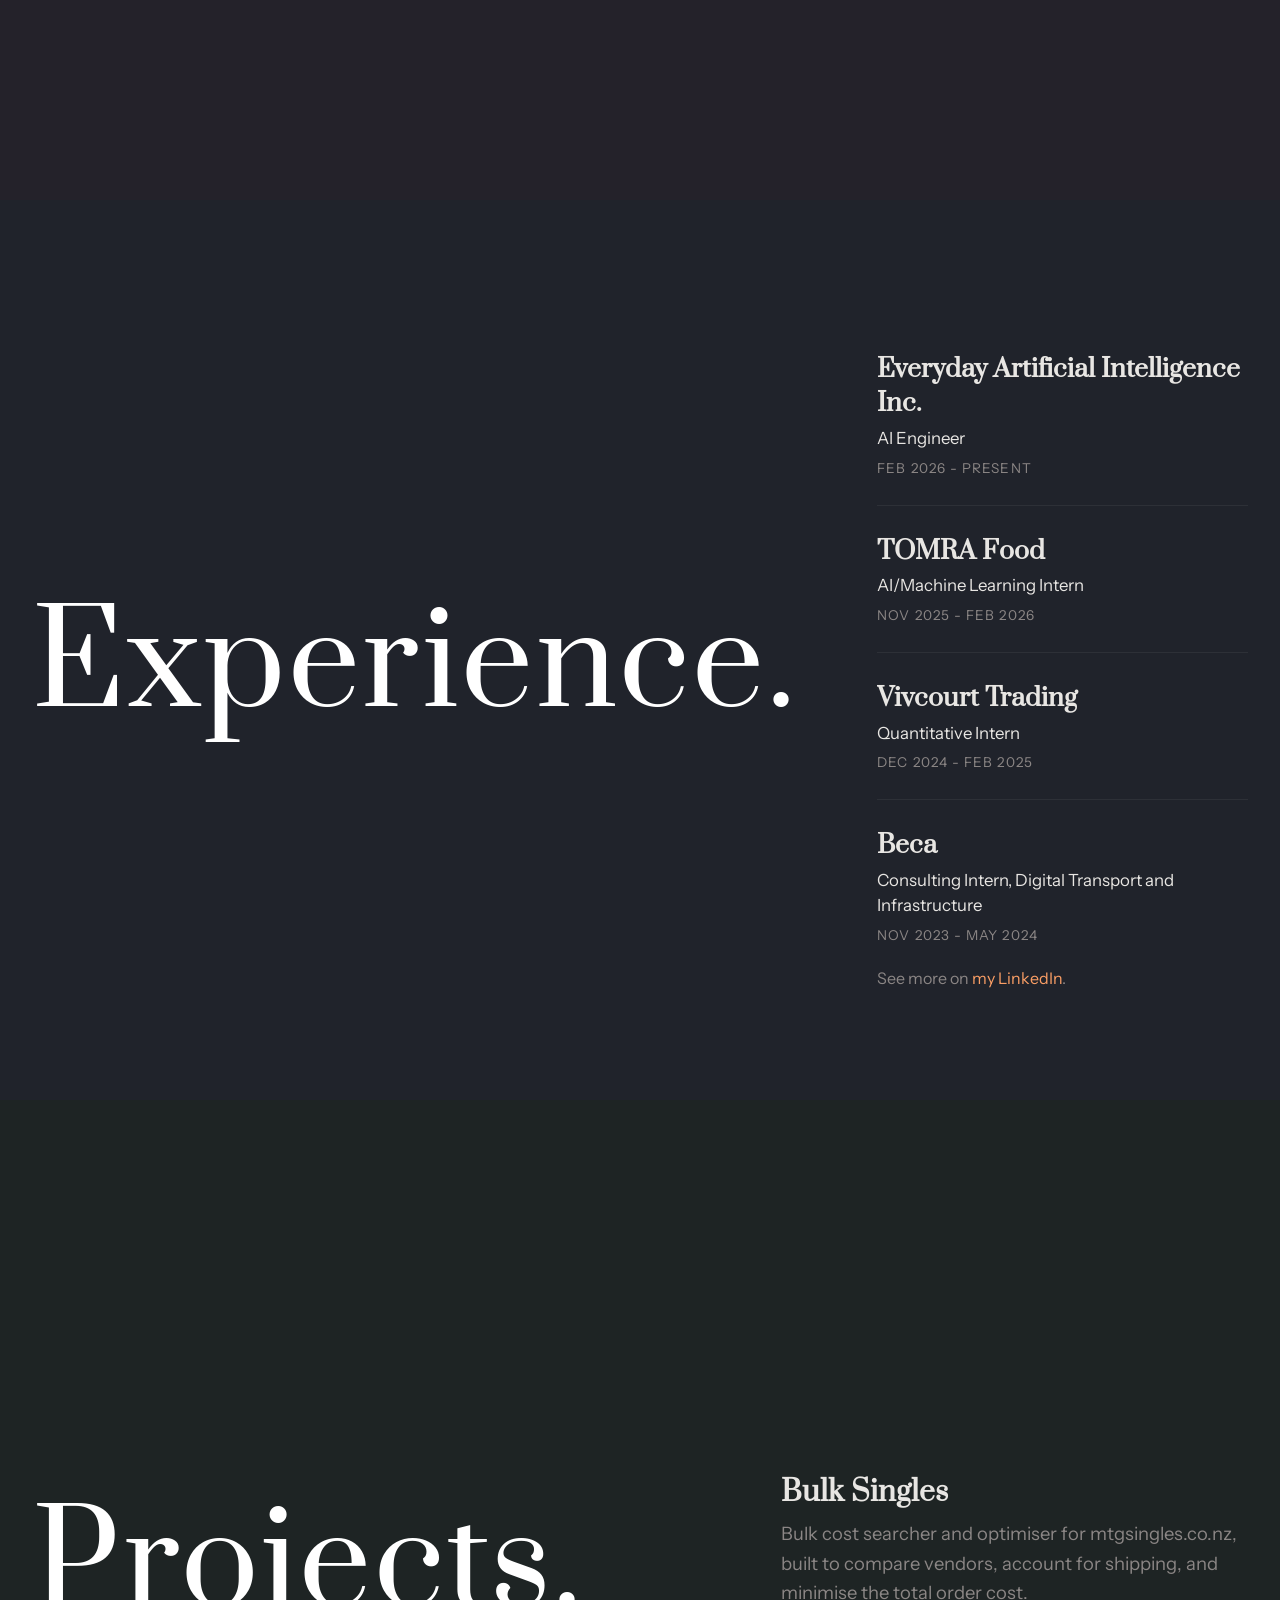
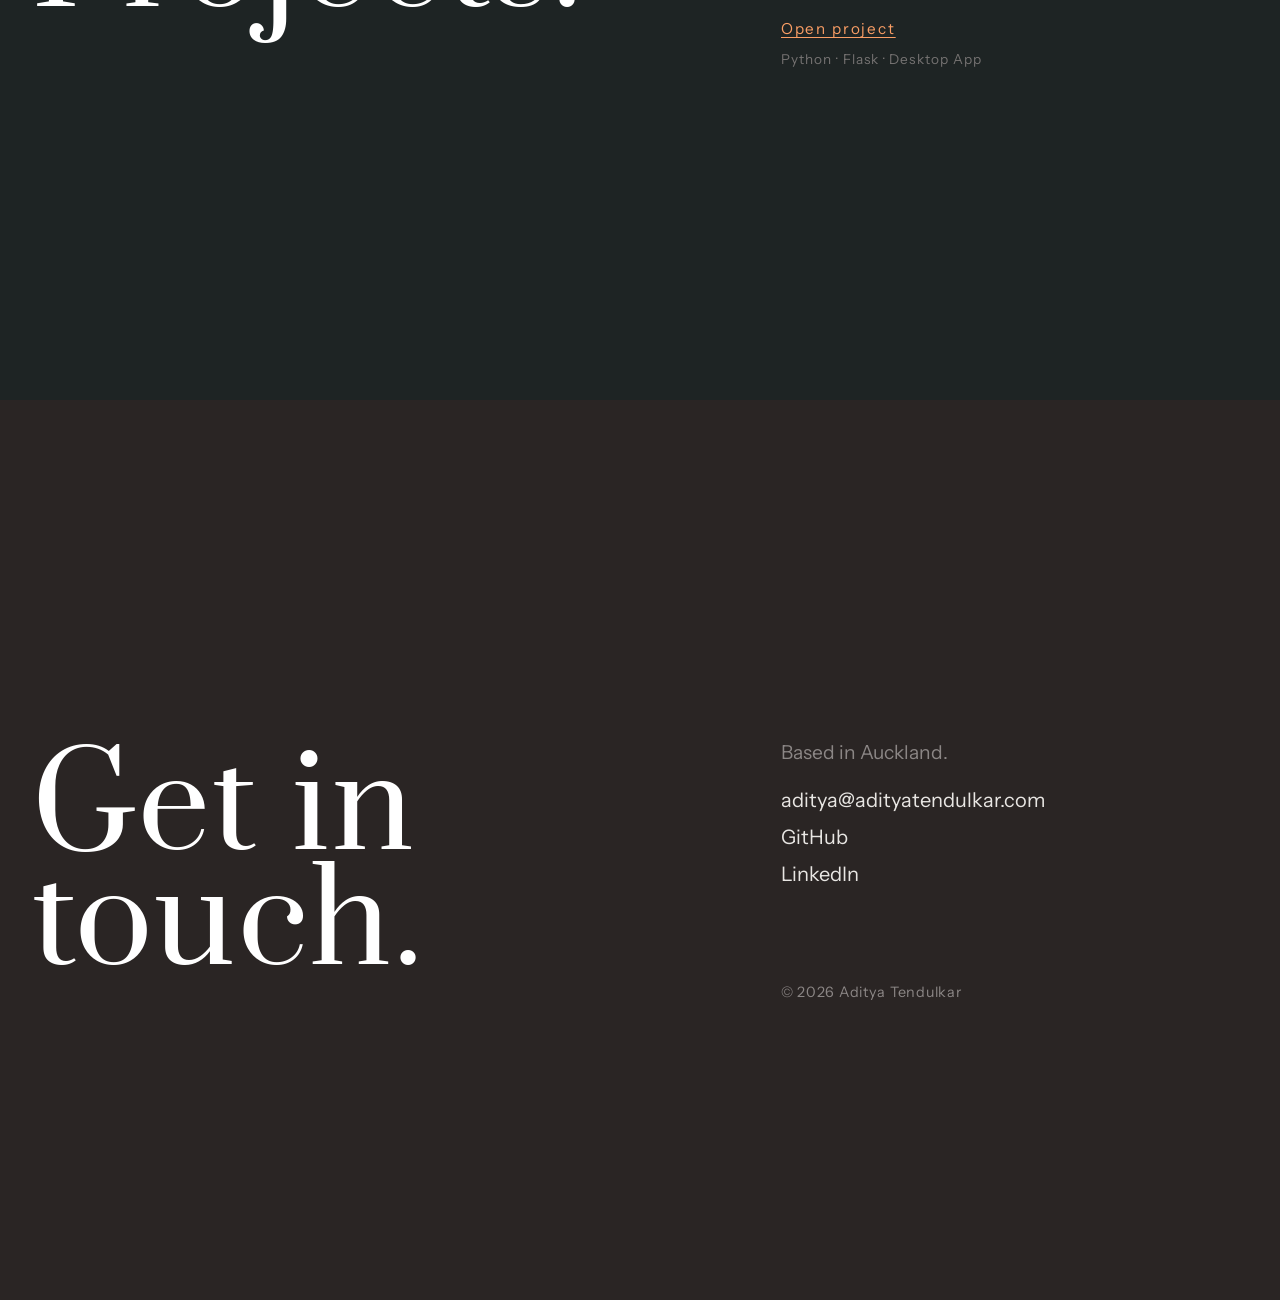
==== commit 6e238398: "added better mobile UI and updated text" ====
--- a/index.html
+++ b/index.html
@@ -16,7 +16,12 @@
 <body>
   <nav class="nav" data-section="home">
     <a href="#home" class="nav-logo">Addy.</a>
-    <div class="nav-links">
+    <button class="nav-toggle" type="button" aria-expanded="false" aria-controls="site-menu" aria-label="Open menu">
+      <span></span>
+      <span></span>
+      <span></span>
+    </button>
+    <div class="nav-links" id="site-menu">
       <a href="#about">About.</a>
       <a href="#experience">Experience.</a>
       <a href="#projects">Projects.</a>
@@ -35,7 +40,7 @@
       </div>
       <div class="section-content">
         <p class="hero-subtitle">
-          I design and build web experiences, tools, and data flows that feel simple on the surface, with strong engineering underneath.
+          I design and build AI-first web experiences, tools, and data flows that feel simple on the surface, with strong engineering underneath.
         </p>
         <a href="#projects" class="hero-cta">See projects</a>
       </div>
@@ -48,13 +53,10 @@
       <div class="section-content">
         <div class="about-content">
         <p>
-          I enjoy working where engineering quality and user experience meet. Clean systems underneath, gentle interfaces on top.
+          Hi, I'm Addy, and I design systems. Whether it's a developer tool, an internal dashboard, or a user-facing product, I aim for solutions that are simple, functional, and fully-featured.
         </p>
         <p>
-          My work lives where neat architecture meets calm design. I like turning fuzzy requirements into systems that are testable, observable, and straightforward to extend.
-        </p>
-        <p>
-          Whether it's a developer tool, an internal dashboard, or a user-facing product, I aim for solutions that feel simple for the person using them.
+          Additionally, AI integration is my strong suit, with experience creating automations for clients, internal tools, and custom chatbots.
         </p>
         </div>
       </div>
@@ -77,7 +79,7 @@
             <span class="experience-period">Nov 2025 - Feb 2026</span>
           </article>
           <article class="experience-item">
-            <h3>VivCourt Trading</h3>
+            <h3>Vivcourt Trading</h3>
             <p>Quantitative Intern</p>
             <span class="experience-period">Dec 2024 - Feb 2025</span>
           </article>
--- a/styles.css
+++ b/styles.css
@@ -43,6 +43,10 @@
   min-height: 100%;
 }
 
+body.menu-open {
+  overflow: hidden;
+}
+
 h1, h2, h3, .nav-logo {
   font-family: var(--font-display);
 }
@@ -97,6 +101,8 @@
 }
 
 .nav-logo {
+  position: relative;
+  z-index: 101;
   font-size: 1.1rem;
   font-weight: 600;
   letter-spacing: 0.08em;
@@ -107,6 +113,28 @@
 .nav-links {
   display: flex;
   gap: 2rem;
+}
+
+.nav-toggle {
+  display: none;
+  position: relative;
+  z-index: 101;
+  width: 3rem;
+  height: 3rem;
+  padding: 0;
+  border: 0;
+  background: transparent;
+  color: var(--fg);
+  cursor: pointer;
+}
+
+.nav-toggle span {
+  display: block;
+  width: 1.4rem;
+  height: 1px;
+  margin: 0.28rem auto;
+  background: currentColor;
+  transition: transform 0.2s ease, opacity 0.2s ease;
 }
 
 .nav-links a {
@@ -124,14 +152,51 @@
 
 @media (max-width: 640px) {
   .nav {
-    padding: 1rem 1.25rem;
-  }
+    padding: clamp(0.9rem, 2.8vw, 1.1rem);
+  }
+
+  .nav-toggle {
+    display: block;
+  }
+
   .nav-links {
-    gap: 0.8rem;
-  }
+    position: fixed;
+    inset: 0;
+    z-index: 100;
+    display: flex;
+    flex-direction: column;
+    justify-content: flex-start;
+    align-items: center;
+    gap: clamp(1rem, 2.2svh, 1.5rem);
+    padding: clamp(5.75rem, 11svh, 7rem) 1.5rem 2rem;
+    background: inherit;
+    opacity: 0;
+    visibility: hidden;
+    pointer-events: none;
+    transition: opacity 0.2s ease, visibility 0.2s ease;
+  }
+
   .nav-links a {
-    font-size: 0.82rem;
+    font-size: 1.4rem;
     letter-spacing: 0.04em;
+  }
+
+  .nav.nav-open .nav-links {
+    opacity: 1;
+    visibility: visible;
+    pointer-events: auto;
+  }
+
+  .nav.nav-open .nav-toggle span:nth-child(1) {
+    transform: translateY(0.38rem) rotate(45deg);
+  }
+
+  .nav.nav-open .nav-toggle span:nth-child(2) {
+    opacity: 0;
+  }
+
+  .nav.nav-open .nav-toggle span:nth-child(3) {
+    transform: translateY(-0.38rem) rotate(-45deg);
   }
 }
 
@@ -245,16 +310,39 @@
   .section {
     grid-template-columns: 1fr;
     min-height: 100vh;
+    align-content: start;
+    align-items: start;
+    gap: 1.75rem;
   }
   .section-side {
     position: static;
     padding-right: 0;
   }
+
+  .section-content {
+    max-height: none;
+    overflow: visible;
+    padding-top: 0;
+  }
 }
 
 @media (max-width: 640px) {
   .section {
-    padding: 5rem 1.25rem 3rem;
+    position: relative;
+    top: auto;
+    height: auto;
+    min-height: 100svh;
+    overflow: visible;
+    padding: clamp(5.35rem, 11svh, 6.75rem) 1rem clamp(1.7rem, 4.5svh, 2.7rem);
+    gap: clamp(0.85rem, 2svh, 1.35rem);
+  }
+
+  .section-side {
+    padding-top: clamp(0.2rem, 0.7svh, 0.55rem);
+  }
+
+  .section-content {
+    padding-bottom: 0;
   }
 }
 
@@ -286,7 +374,7 @@
 .hero-subtitle {
   font-size: 1.35rem;
   line-height: 1.6;
-  color: var(--fg-muted);
+  color: #ffffff;
   max-width: 32rem;
   margin-bottom: 2rem;
 }
@@ -319,7 +407,7 @@
 
 /* ─── About ─── */
 .about-content p {
-  font-size: 1.5rem;
+  font-size: 1.35rem;
   line-height: 1.7;
   color: var(--fg);
   margin-bottom: 1.25rem;
@@ -670,3 +758,74 @@
     font-size: 1.15rem;
   }
 }
+
+@media (max-width: 640px) {
+  .hero-label {
+    font-size: clamp(0.72rem, 2vw, 0.8rem);
+    margin-bottom: clamp(0.55rem, 1.4svh, 0.8rem);
+  }
+
+  .hero-title {
+    font-size: clamp(2.15rem, 8.6vw, 2.65rem);
+    line-height: 1.05;
+  }
+
+  .hero-subtitle {
+    font-size: clamp(1.04rem, 4.2vw, 1.22rem);
+    line-height: 1.5;
+    margin-bottom: clamp(1.1rem, 2.8svh, 1.7rem);
+  }
+
+  .hero-cta {
+    font-size: clamp(0.9rem, 3vw, 1rem);
+  }
+
+  .section-title {
+    font-size: clamp(2.4rem, 9.4vw, 3.1rem);
+    line-height: 0.95;
+  }
+
+  .about-content p {
+    font-size: clamp(1.03rem, 3.9vw, 1.12rem);
+    line-height: 1.55;
+    margin-bottom: clamp(0.7rem, 1.7svh, 1rem);
+  }
+
+  .experience-list {
+    gap: clamp(0.45rem, 1.2svh, 0.9rem);
+  }
+
+  .experience-item {
+    padding-bottom: clamp(0.55rem, 1.35svh, 1rem);
+  }
+
+  .experience-item h3 {
+    font-size: clamp(1.12rem, 4.2vw, 1.26rem);
+  }
+
+  .work-item h3 {
+    font-size: clamp(1.08rem, 4vw, 1.2rem);
+  }
+
+  .experience-item p,
+  .work-item p,
+  .contact-intro {
+    font-size: clamp(0.98rem, 3.7vw, 1.05rem);
+    line-height: 1.45;
+  }
+
+  .section-content {
+    padding-bottom: 0;
+  }
+
+  .experience-period,
+  .work-tags,
+  .experience-note,
+  .footer {
+    font-size: clamp(0.8rem, 2.8vw, 0.88rem);
+  }
+
+  .contact-links a {
+    font-size: clamp(1.03rem, 3.9vw, 1.16rem);
+  }
+}
